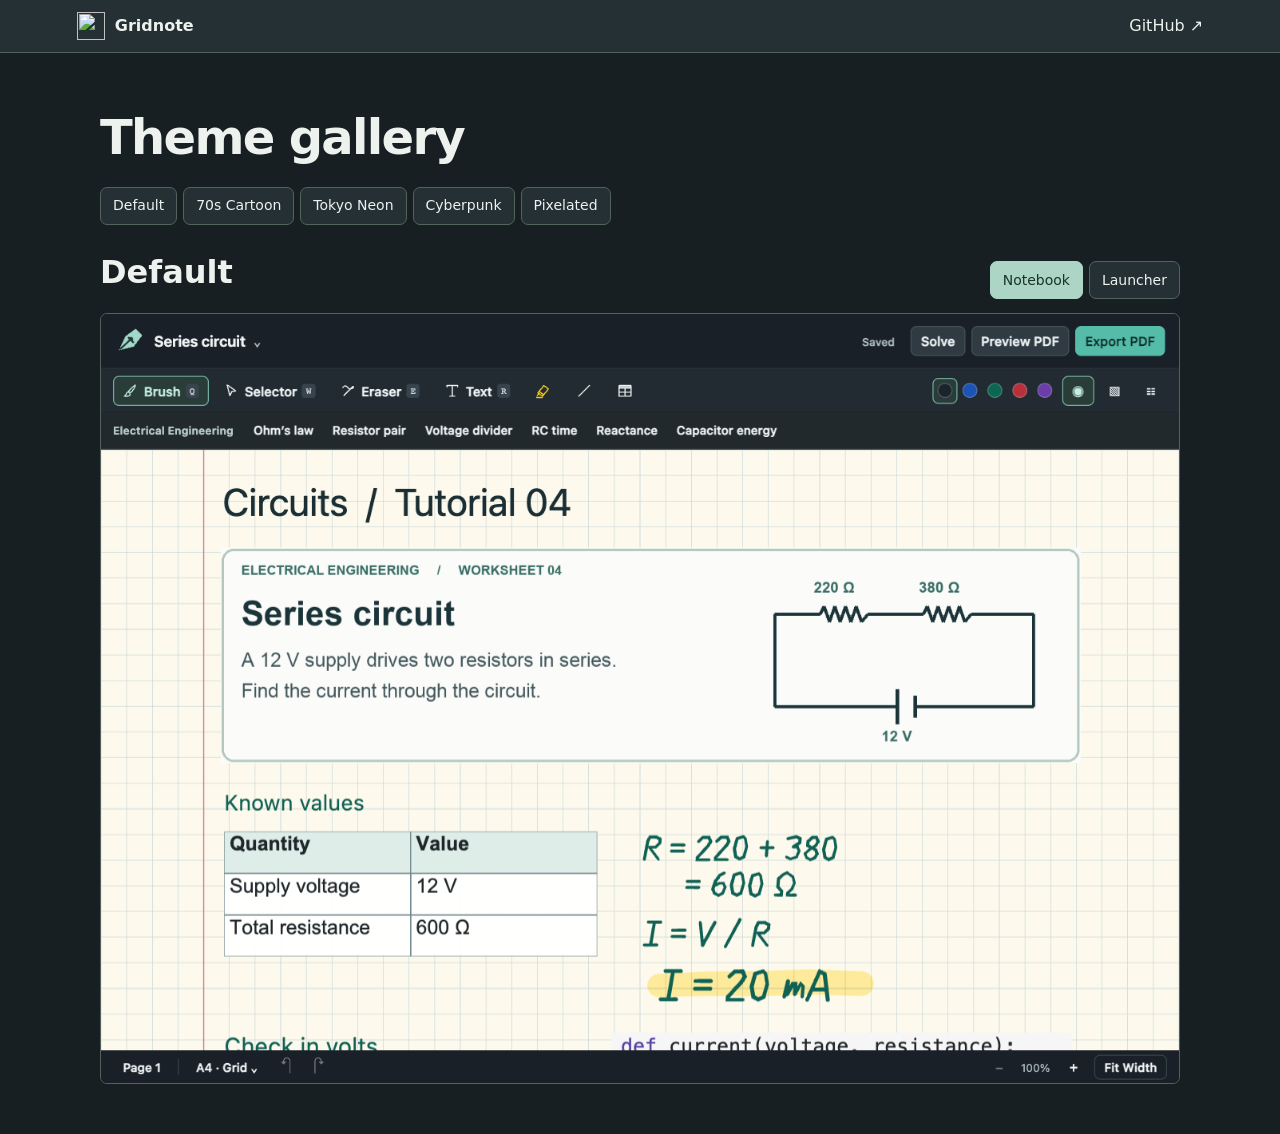
==== docs/gallery/index.html @ 3de38cc1 "Ship five notebook themes, original-size images and live resize guides" ====
<!doctype html>
<html lang="en">
  <head>
    <meta charset="utf-8" />
    <meta name="viewport" content="width=device-width,initial-scale=1" />
    <title>Gridnote · Theme gallery</title>
    <link rel="stylesheet" href="../themes.css" />
    <link rel="stylesheet" href="gallery.css" />
  </head>
  <body>
    <header>
      <a class="home" href="../"
        ><img
          id="logo"
          alt=""
          width="28"
          height="28"
          src="../assets/pen-mark.svg"
        />Gridnote</a
      ><a href="https://github.com/Kam1kaze00/Gridnote">GitHub ↗</a>
    </header>
    <main>
      <h1>Theme gallery</h1>
      <div id="choices" role="group" aria-label="Choose a theme"></div>
      <section aria-labelledby="title">
        <div class="caption">
          <div>
            <h2 id="title">Default</h2>
            <p id="description"></p>
          </div>
          <div class="views" role="group" aria-label="Preview screen">
            <button aria-pressed="true" data-view="editor">Notebook</button
            ><button aria-pressed="false" data-view="launcher">Launcher</button>
          </div>
        </div>
        <figure>
          <img
            id="screen"
            src="../images/default-editor.png"
            alt="Default notebook preview"
          />
        </figure>
      </section>
    </main>
    <script src="../appearance.js"></script>
    <script src="gallery.js"></script>
  </body>
</html>
---- docs/gallery/gallery.css ----
* {
  box-sizing: border-box;
}
body {
  margin: 0;
  --surface: #171f22;
  --box: #253034;
  --text: #edf2ee;
  --sub: #b9c9c4;
  --edge: #52635c;
  --selected: #acd5c5;
  --inside: #17332d;
  --curve: 7px;
  background: var(--surface);
  color: var(--text);
  font:
    16px/1.45 system-ui,
    sans-serif;
}
body.designed {
  --surface: var(--bg);
  --box: var(--panel);
  --text: var(--letter);
  --sub: var(--quiet);
  --edge: var(--rim);
  --selected: var(--spot);
  --inside: var(--onspot);
  --curve: var(--corner);
  font-family: var(--headfont);
}
body.seventies {
  --surface: #e9e3d4;
  --box: #fff8e9;
  --text: #292721;
  --sub: #595448;
  --edge: #898373;
  --selected: #363329;
  --inside: #fff9e8;
  --curve: 6px;
  font-family: Georgia, serif;
  background: var(--surface);
  color: var(--text);
}
header {
  display: flex;
  align-items: center;
  justify-content: space-between;
  padding: 12px clamp(16px, 6vw, 90px);
  background: var(--box) !important;
  color: var(--text) !important;
  border-bottom: 1px solid var(--edge) !important;
}
a {
  color: inherit;
  text-underline-offset: 0.2em;
}
header a {
  text-decoration: none;
}
.home {
  display: inline-flex;
  align-items: center;
  gap: 10px;
  font-weight: 700;
}
main {
  max-width: 1180px;
  margin: auto;
  padding: clamp(18px, 4vw, 50px);
}
h1 {
  font-size: clamp(28px, 4vw, 48px);
  letter-spacing: -0.035em;
  margin: 0 0 14px;
}
#choices,
.views {
  display: flex;
  flex-wrap: wrap;
  gap: 6px;
}
button {
  font: inherit;
  font-size: 14px;
  min-height: 38px;
  background: var(--box);
  color: var(--text);
  border: 1px solid var(--edge);
  border-radius: var(--curve);
  padding: 5px 12px;
  cursor: pointer;
}
button[aria-pressed="true"] {
  background: var(--selected);
  color: var(--inside);
  border-color: var(--selected);
}
button:focus-visible,
a:focus-visible {
  outline: 2px solid var(--selected);
  outline-offset: 3px;
}
.caption {
  display: flex;
  justify-content: space-between;
  align-items: end;
  gap: 16px;
  margin: 24px 0 14px;
}
h2 {
  font-size: clamp(22px, 3vw, 32px);
  margin: 0;
}
.caption p {
  color: var(--sub);
  margin: 4px 0 0;
}
.views {
  flex-shrink: 0;
}
figure {
  margin: 0;
  background: var(--box);
  border: 1px solid var(--edge);
  border-radius: var(--curve);
  overflow: hidden;
  display: grid;
  place-items: center;
}
figure img {
  width: 100%;
  display: block;
}
body[data-view="launcher"] figure {
  padding: clamp(10px, 3vw, 32px);
}
body[data-view="launcher"] figure img {
  max-width: 590px;
}
@media (max-width: 640px) {
  .caption {
    align-items: start;
    flex-direction: column;
  }
  main {
    padding: 18px 12px;
  }
  .views button {
    min-height: 36px;
  }
}
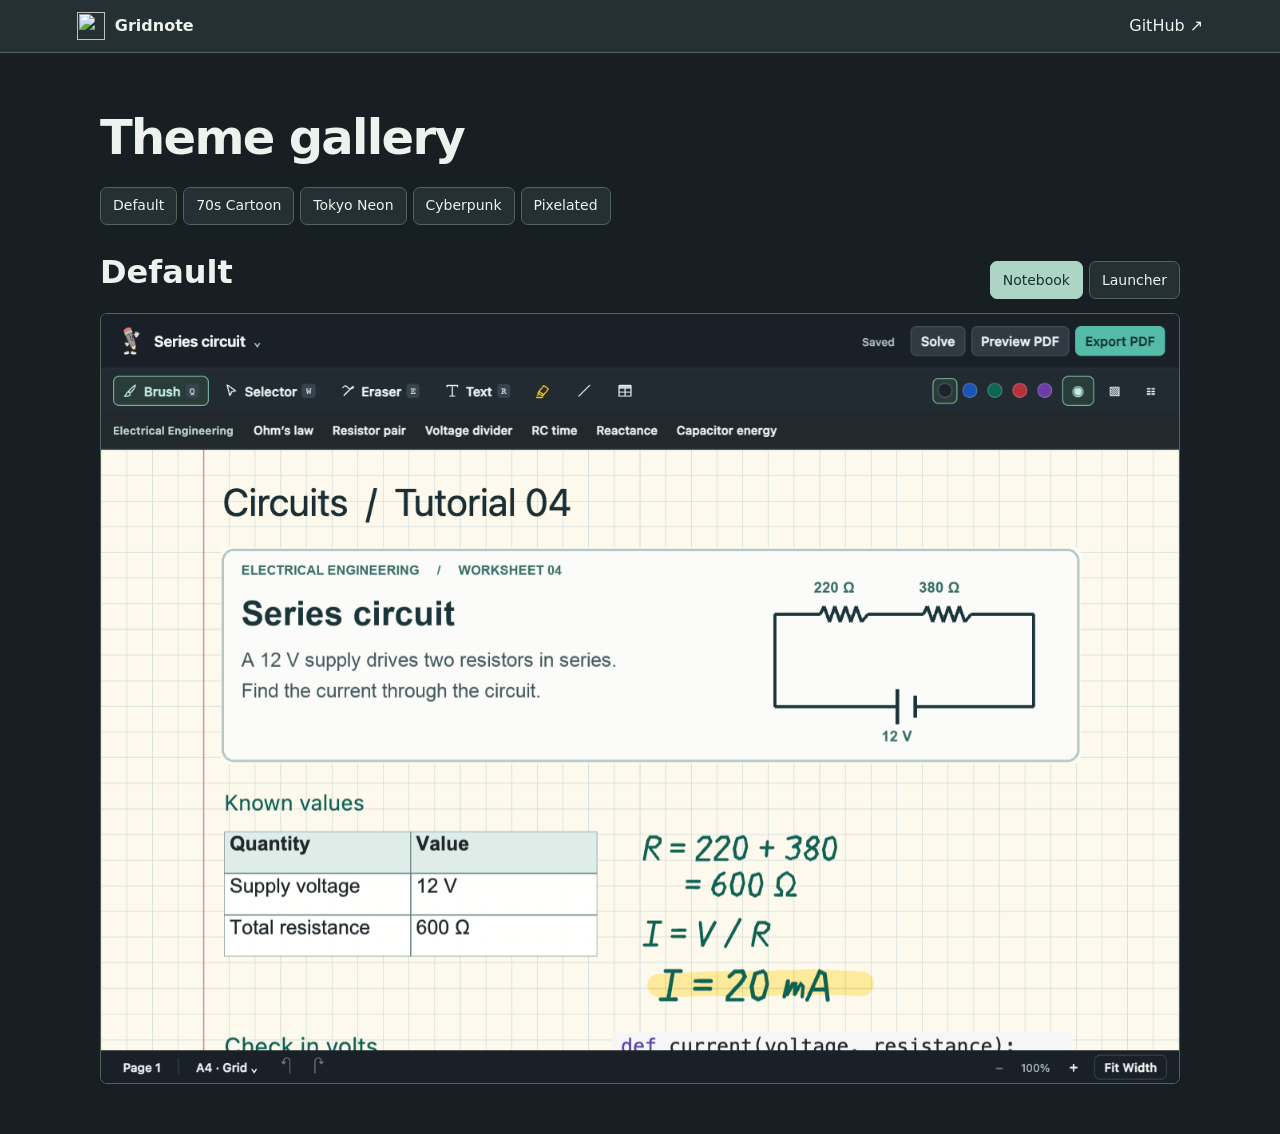
==== commit 2d570cce: "Bring the waving pencil and Drafting Desk cover to the default theme" ====
--- a/docs/gallery/index.html
+++ b/docs/gallery/index.html
@@ -15,7 +15,7 @@
           alt=""
           width="28"
           height="28"
-          src="../assets/pen-mark.svg"
+          src="../assets/default-pencil.png"
         />Gridnote</a
       ><a href="https://github.com/Kam1kaze00/Gridnote">GitHub ↗</a>
     </header>
